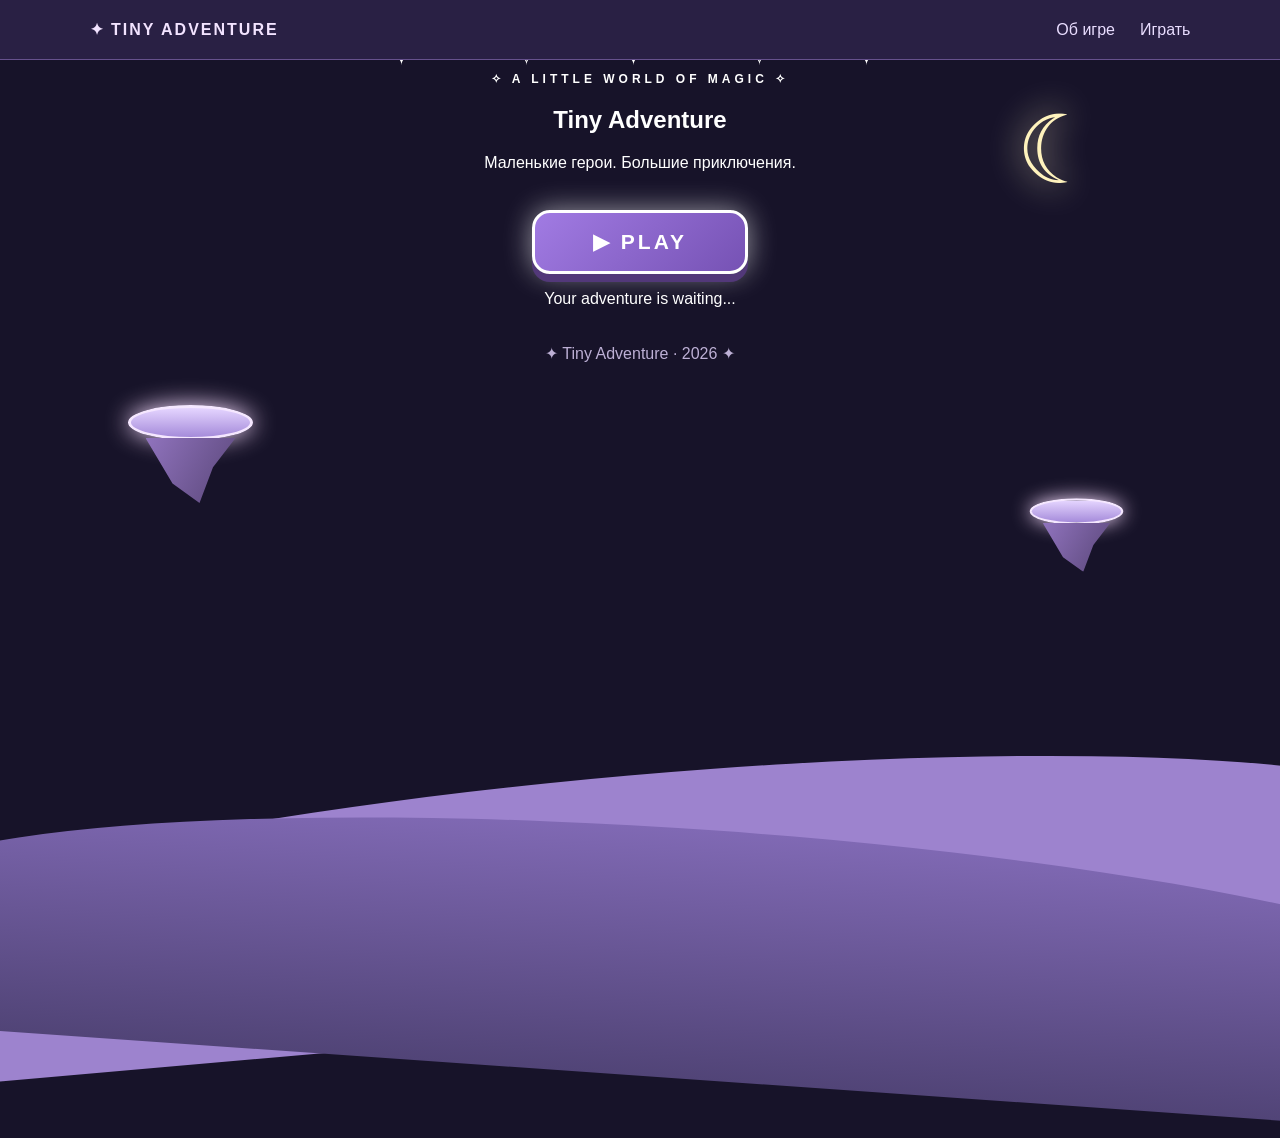
==== index.html @ 57df9a45 "Add files via upload" ====
<!DOCTYPE html>
<html lang="ru">
<head>
    <meta charset="UTF-8">
    <meta name="viewport" content="width=device-width, initial-scale=1.0">
    <title>Tiny Adventure</title>
    <link rel="stylesheet" href="style.css">
</head>
<body class="home-page">

    <header class="header">
        <a class="logo" href="index.html">✦ TINY ADVENTURE</a>
        <nav>
            <a href="#about">Об игре</a>
            <a href="game.html">Играть</a>
        </nav>
    </header>

    <main>
        <section class="fantasy-boy">
            <div class="stars">✦　·　✧　　✦　·　✧　　✦</div>

            <div class="floating-island island-one">
                <div class="island-top"></div>
                <div class="island-rock"></div>
            </div>

            <div class="floating-island island-two">
                <div class="island-top"></div>
                <div class="island-rock"></div>
            </div>

            <div class="moon">☾</div>

            <div class="boy-content">
                <p class="subtitle">✧ A LITTLE WORLD OF MAGIC ✧</p>
                <h1>Tiny <span>Adventure</span></h1>
                <p class="boy-description">
                    Маленькие герои. Большие приключения.
                </p>
                <a class="playButton" href="game.html">▶ PLAY</a>
                <p class="hint">Your adventure is waiting...</p>
            </div>

            <div class="hill hill-back"></div>
            <div class="hill hill-front"></div>
        </section>

    <footer>✦ Tiny Adventure · 2026 ✦</footer>

</body>
</html>
---- style.css ----
/* ===== ОБЩИЕ СТИЛИ ===== */

* {
    box-sizing: border-box;
}

html {
    scroll-behavior: smooth;
}

body {
    margin: 0;
    font-family: Arial, sans-serif;
    background: #171329;
    color: white;
    text-align: center;
}

.header {
    position: relative;
    z-index: 10;
    display: flex;
    justify-content: space-between;
    align-items: center;
    padding: 20px 7%;
    background: #292044;
    border-bottom: 1px solid #66518d;
}

.logo {
    color: #f2e3ff;
    font-weight: bold;
    letter-spacing: 2px;
    text-decoration: none;
}

nav {
    display: flex;
    gap: 25px;
}

nav a {
    color: #e9ddff;
    text-decoration: none;
}

nav a:hover {
    color: #ffc9f0;
}

/* ===== ГЛАВНАЯ СТРАНИЦА ===== */

.fantasy-hero {
    position: relative;
    isolation: isolate;
    min-height: 650px;
    overflow: hidden;
    color: #382954;
    background:
        radial-gradient(ellipse at 50% 45%, #e8c9fa, transparent 35%),
        linear-gradient(180deg, #777fce, #b8a9ed 45%, #f5c9e7);
}

.hero-content {
    position: relative;
    z-index: 5;
    padding: 95px 20px 180px;
}

.subtitle {
    font-size: 12px;
    font-weight: bold;
    letter-spacing: 4px;
}

.hero-content h1 {
    margin: 22px 0;
    font-size: clamp(46px, 8vw, 88px);
    line-height: 1.05;
    text-shadow: 0 4px 0 #ffffff80;
}

.hero-content h1 span {
    display: block;
    color: #7652b4;
}

.hero-description {
    font-size: 18px;
}

.stars {
    position: absolute;
    top: 40px;
    left: 0;
    width: 100%;
    color: white;
    font-size: 25px;
    letter-spacing: 12px;
    animation: twinkle 3s infinite alternate;
}

.moon {
    position: absolute;
    top: 95px;
    right: 14%;
    color: #fff3bd;
    font-size: 95px;
    text-shadow: 0 0 35px #fff4c9;
}

.playButton {
    display: inline-block;
    margin-top: 22px;
    padding: 17px 58px;
    border: 3px solid white;
    border-radius: 18px;
    background: linear-gradient(135deg, #a17be3, #7652b4);
    box-shadow: 0 8px 0 #523879, 0 0 28px #ffffff90;
    color: white;
    font-size: 21px;
    font-weight: bold;
    letter-spacing: 3px;
    text-decoration: none;
    transition: 0.2s;
}

.playButton:hover {
    transform: translateY(-5px) scale(1.04);
}

.floating-island {
    position: absolute;
    z-index: 2;
    animation: float 4s ease-in-out infinite;
}

.island-one {
    left: 10%;
    top: 45%;
}

.island-two {
    right: 11%;
    top: 54%;
    transform: scale(.75);
    animation-delay: -2s;
}

.island-top {
    width: 125px;
    height: 35px;
    border: 3px solid #f5e7ff;
    border-radius: 50%;
    background: linear-gradient(#e5d5ff, #a58bda);
    box-shadow: 0 0 25px #f8ddff;
}

.island-rock {
    width: 90px;
    height: 65px;
    margin: -2px auto 0;
    background: linear-gradient(120deg, #9073bd, #594678);
    clip-path: polygon(0 0, 100% 0, 75% 45%, 60% 100%, 30% 70%);
}

.hill {
    position: absolute;
    z-index: 1;
    bottom: -100px;
    width: 130%;
    height: 250px;
    border-radius: 50% 50% 0 0;
}

.hill-back {
    left: -15%;
    bottom: -125px;
    background: #9d83ce;
    transform: rotate(-5deg);
}

.hill-front {
    left: -10%;
    bottom: -180px;
    background: linear-gradient(#8069b4, #514477);
    transform: rotate(4deg);
}

.about {
    padding: 75px 20px;
    background: linear-gradient(180deg, #514477, #292044);
}

.section-label {
    color: #e7c8ff;
    font-size: 12px;
    letter-spacing: 4px;
}

.about h2 {
    color: #f4e5ff;
    font-size: clamp(25px, 4vw, 36px);
}

.about p:not(.section-label) {
    max-width: 530px;
    margin: 20px auto;
    color: #e0d5f0;
    line-height: 1.8;
}

.about-link {
    display: inline-block;
    margin-top: 15px;
    color: #ffcfee;
    text-decoration: none;
}

footer {
    padding: 20px;
    background: #171329;
    color: #bdb0d5;
}

/* ===== ИГРОВАЯ СТРАНИЦА ===== */

#gamePage {
    max-width: 1100px;
    margin: 30px auto;
    padding: 15px;
}

#gamePage h1 {
    color: #e6d3ff;
}

.controls {
    color: #d4c9e8;
}

#gameArea {
    position: relative;
    isolation: isolate;
    width: 100%;
    height: 450px;
    margin: 20px auto;
    overflow: hidden;
    border: 3px solid #e8d5ff;
    border-radius: 16px;
    background: linear-gradient(
        180deg,
        #7dbaff 0%,
        #b8d7ff 48%,
        #f4d5f5 100%
    );
    box-shadow: 0 0 25px #bda0ff66;
}

/* Задний фон: остается позади уровня */

.game-sky {
    position: absolute;
    z-index: 0;
    inset: 0;
    overflow: hidden;
    pointer-events: none;
}

.sun {
    position: absolute;
    top: 35px;
    right: 90px;
    width: 65px;
    height: 65px;
    border-radius: 50%;
    background: #fff3b0;
    box-shadow: 0 0 35px 12px #fff0b866;
}

.cloud {
    position: absolute;
    width: 100px;
    height: 30px;
    border-radius: 50px;
    background: #ffffffd9;
    box-shadow:
        15px -15px 0 #ffffffd9,
        40px -7px 0 #ffffffd9,
        55px 3px 0 -3px #ffffffd9;
    animation: cloudMove 18s ease-in-out infinite alternate;
}

.cloud-one {
    top: 80px;
    left: 8%;
}

.cloud-two {
    top: 155px;
    right: 12%;
    transform: scale(.75);
    animation-delay: -6s;
}

.cloud-three {
    top: 45px;
    left: 48%;
    transform: scale(.55);
    animation-delay: -10s;
}

.mountain {
    position: absolute;
    bottom: 40px;
    width: 280px;
    height: 180px;
    background: #a8a1e4;
    clip-path: polygon(0 100%, 30% 25%, 45% 48%, 65% 0, 100% 100%);
}

.mountain-one {
    left: -40px;
}

.mountain-two {
    right: -70px;
    height: 230px;
    background: #c2afea;
}

.sky-island {
    position: absolute;
    width: 100px;
    height: 55px;
    opacity: .5;
    filter: blur(1px);
    background: #a99bd8;
    clip-path: polygon(0 0, 100% 0, 80% 45%, 55% 100%, 30% 65%);
    animation: islandFloat 6s ease-in-out infinite;
}

.island-left {
    top: 30%;
    left: 12%;
    transform: scale(.7);
}

.island-right {
    top: 45%;
    right: 10%;
    transform: scale(.5);
    animation-delay: -3s;
}

.sky-grass {
    height: 12px;
    border-radius: 50%;
    background: #b8efa6;
}

.sparkle {
    position: absolute;
    color: #fff8c9;
    font-size: 25px;
    text-shadow: 0 0 12px white;
    animation: sparkleGlow 2s ease-in-out infinite alternate;
}

.sparkle-one {
    top: 30%;
    left: 35%;
}

.sparkle-two {
    top: 18%;
    right: 32%;
    animation-delay: .5s;
}

.sparkle-three {
    top: 60%;
    left: 55%;
    animation-delay: 1s;
}

/* Игровой мир шире видимой области */

#world {
    position: absolute;
    z-index: 1;
    top: 0;
    left: 0;
    width: 2400px;
    height: 100%;
    transform: translateX(0);
}

/* Персонаж */

#player {
    position: absolute;
    z-index: 10;
    left: 50px;
    bottom: 40px;
    width: 65px;
    height: 75px;
}

#player img {
    display: block;
    width: 100%;
    height: 100%;
    object-fit: contain;
}

/* Платформы */

.platform {
    position: absolute;
    z-index: 2;
    height: 18px;
    border: 3px solid #efffd9;
    border-radius: 10px;
    background: linear-gradient(#c6f5ad, #83c98f);
    box-shadow: 0 5px 0 #659b78;
}

.platform-one {
    left: 25%;
    bottom: 115px;
    width: 120px;
}

.platform-two {
    left: 60%;
    bottom: 190px;
    width: 130px;
}

.platform-three {
    left: 85%;
    bottom: 125px;
    width: 140px;
}

.platform-four {
    left: 110%;
    bottom: 175px;
    width: 150px;
}

/* Земля */

#ground {
    position: absolute;
    z-index: 3;
    bottom: 0;
    left: 0;
    width: 100%;
    height: 40px;
    border-top: 5px solid #d8ffc5;
    background: linear-gradient(#9cdb9b, #659b78);
}

/* Кнопка перезапуска */

#restartButton {
    position: relative;
    margin: 5px 0 20px;
    padding: 12px 24px;
    border: 2px solid #e8d5ff;
    border-radius: 12px;
    background: linear-gradient(135deg, #a17be3, #7652b4);
    color: white;
    font-size: 15px;
    cursor: pointer;
}

#restartButton:hover {
    filter: brightness(1.12);
}

/* ===== АНИМАЦИИ ===== */

@keyframes twinkle {
    from { opacity: .55; }
    to { opacity: 1; }
}

@keyframes float {
    0%, 100% { translate: 0 0; }
    50% { translate: 0 -16px; }
}

@keyframes cloudMove {
    from { translate: -8px 0; }
    to { translate: 18px 0; }
}

@keyframes islandFloat {
    0%, 100% { translate: 0 0; }
    50% { translate: 0 -10px; }
}

@keyframes sparkleGlow {
    from { opacity: .4; }
    to { opacity: 1; }
}

/* ===== МОБИЛЬНЫЙ ЭКРАН ===== */

@media (max-width: 600px) {
    .header {
        flex-direction: column;
        gap: 18px;
    }

    nav {
        gap: 20px;
    }

    .hero-content {
        padding-top: 100px;
    }

    .island-one {
        left: -35px;
    }

    .island-two {
        right: -45px;
    }

    .moon {
        right: 7%;
        font-size: 65px;
    }

    #gameArea {
        height: 400px;
    }
}

/* Длинный фон игрового уровня */
#gameArea {
    position: relative;
    overflow: hidden;
}

.game-sky {
    position: absolute;
    top: 0;
    left: 0;
    width: 2400px;
    height: 100%;
    overflow: hidden;
    background: linear-gradient(
        to bottom,
        #a9d9ff 0%,
        #d9eaff 65%,
        #f8dfff 100%
    );
    transition: none;
}

/* Игровой мир шире экрана */
#world {
    position: absolute;
    top: 0;
    left: 0;
    width: 2400px;
    height: 100%;
    transition: none;
}

/* Персонаж всегда поверх платформ */
#player {
    position: absolute;
    z-index: 10;
}

/* Платформы и земля */
.platform,
#ground {
    position: absolute;
}

.cloud,
.sky-island,
.mountain,
.sun,
.sparkle {
    pointer-events: none;
}
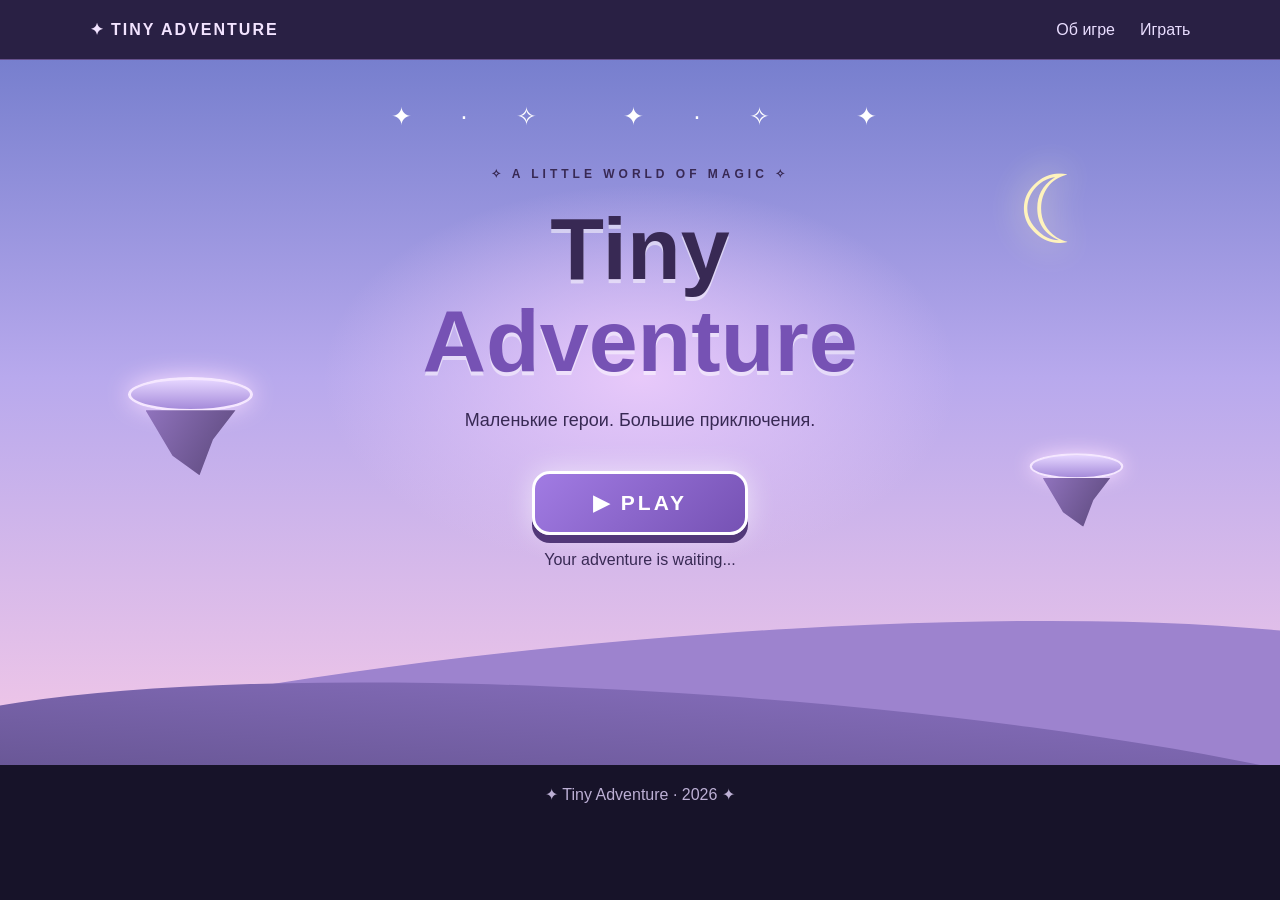
==== commit afa07f46: "upd" ====
--- a/index.html
+++ b/index.html
@@ -1,53 +1,55 @@
-
-<!DOCTYPE html>
-<html lang="ru">
-<head>
-    <meta charset="UTF-8">
-    <meta name="viewport" content="width=device-width, initial-scale=1.0">
-    <title>Tiny Adventure</title>
-    <link rel="stylesheet" href="style.css">
-</head>
-<body class="home-page">
-
-    <header class="header">
-        <a class="logo" href="index.html">✦ TINY ADVENTURE</a>
-        <nav>
-            <a href="#about">Об игре</a>
-            <a href="game.html">Играть</a>
-        </nav>
-    </header>
-
-    <main>
-        <section class="fantasy-boy">
-            <div class="stars">✦　·　✧　　✦　·　✧　　✦</div>
-
-            <div class="floating-island island-one">
-                <div class="island-top"></div>
-                <div class="island-rock"></div>
-            </div>
-
-            <div class="floating-island island-two">
-                <div class="island-top"></div>
-                <div class="island-rock"></div>
-            </div>
-
-            <div class="moon">☾</div>
-
-            <div class="boy-content">
-                <p class="subtitle">✧ A LITTLE WORLD OF MAGIC ✧</p>
-                <h1>Tiny <span>Adventure</span></h1>
-                <p class="boy-description">
-                    Маленькие герои. Большие приключения.
-                </p>
-                <a class="playButton" href="game.html">▶ PLAY</a>
-                <p class="hint">Your adventure is waiting...</p>
-            </div>
-
-            <div class="hill hill-back"></div>
-            <div class="hill hill-front"></div>
-        </section>
-
-    <footer>✦ Tiny Adventure · 2026 ✦</footer>
-
-</body>
-</html>+
+<!DOCTYPE html>
+<html lang="ru">
+<head>
+    <meta charset="UTF-8">
+    <meta name="viewport" content="width=device-width, initial-scale=1.0">
+    <title>Tiny Adventure</title>
+    <link rel="stylesheet" href="style.css">
+</head>
+<body class="home-page">
+
+    <header class="header">
+        <a class="logo" href="index.html">✦ TINY ADVENTURE</a>
+        <nav>
+            <a href="about.html">Об игре</a>
+            <a href="game.html">Играть</a>
+        </nav>
+    </header>
+
+    <main>
+        <section class="fantasy-boy">
+            <div class="stars">✦　·　✧　　✦　·　✧　　✦</div>
+
+            <div class="floating-island island-one">
+                <div class="island-top"></div>
+                <div class="island-rock"></div>
+            </div>
+
+            <div class="floating-island island-two">
+                <div class="island-top"></div>
+                <div class="island-rock"></div>
+            </div>
+
+            <div class="moon">☾</div>
+
+            <div class="boy-content">
+                <p class="subtitle">✧ A LITTLE WORLD OF MAGIC ✧</p>
+                <h1>Tiny <span>Adventure</span></h1>
+                <p class="boy-description">
+                    Маленькие герои. Большие приключения.
+                </p>
+                <a class="playButton" href="game.html">▶ PLAY</a>
+                <p class="hint">Your adventure is waiting...</p>
+            </div>
+
+            <div class="hill hill-back"></div>
+            <div class="hill hill-front"></div>
+        </section>
+
+    </main>
+
+    <footer>✦ Tiny Adventure · 2026 ✦</footer>
+
+</body>
+</html>
--- a/style.css
+++ b/style.css
@@ -1,596 +1,675 @@
-
-/* ===== ОБЩИЕ СТИЛИ ===== */
-
-* {
-    box-sizing: border-box;
-}
-
-html {
-    scroll-behavior: smooth;
-}
-
-body {
-    margin: 0;
-    font-family: Arial, sans-serif;
-    background: #171329;
-    color: white;
-    text-align: center;
-}
-
-.header {
-    position: relative;
-    z-index: 10;
-    display: flex;
-    justify-content: space-between;
-    align-items: center;
-    padding: 20px 7%;
-    background: #292044;
-    border-bottom: 1px solid #66518d;
-}
-
-.logo {
-    color: #f2e3ff;
-    font-weight: bold;
-    letter-spacing: 2px;
-    text-decoration: none;
-}
-
-nav {
-    display: flex;
-    gap: 25px;
-}
-
-nav a {
-    color: #e9ddff;
-    text-decoration: none;
-}
-
-nav a:hover {
-    color: #ffc9f0;
-}
-
-/* ===== ГЛАВНАЯ СТРАНИЦА ===== */
-
-.fantasy-hero {
-    position: relative;
-    isolation: isolate;
-    min-height: 650px;
-    overflow: hidden;
-    color: #382954;
-    background:
-        radial-gradient(ellipse at 50% 45%, #e8c9fa, transparent 35%),
-        linear-gradient(180deg, #777fce, #b8a9ed 45%, #f5c9e7);
-}
-
-.hero-content {
-    position: relative;
-    z-index: 5;
-    padding: 95px 20px 180px;
-}
-
-.subtitle {
-    font-size: 12px;
-    font-weight: bold;
-    letter-spacing: 4px;
-}
-
-.hero-content h1 {
-    margin: 22px 0;
-    font-size: clamp(46px, 8vw, 88px);
-    line-height: 1.05;
-    text-shadow: 0 4px 0 #ffffff80;
-}
-
-.hero-content h1 span {
-    display: block;
-    color: #7652b4;
-}
-
-.hero-description {
-    font-size: 18px;
-}
-
-.stars {
-    position: absolute;
-    top: 40px;
-    left: 0;
-    width: 100%;
-    color: white;
-    font-size: 25px;
-    letter-spacing: 12px;
-    animation: twinkle 3s infinite alternate;
-}
-
-.moon {
-    position: absolute;
-    top: 95px;
-    right: 14%;
-    color: #fff3bd;
-    font-size: 95px;
-    text-shadow: 0 0 35px #fff4c9;
-}
-
-.playButton {
-    display: inline-block;
-    margin-top: 22px;
-    padding: 17px 58px;
-    border: 3px solid white;
-    border-radius: 18px;
-    background: linear-gradient(135deg, #a17be3, #7652b4);
-    box-shadow: 0 8px 0 #523879, 0 0 28px #ffffff90;
-    color: white;
-    font-size: 21px;
-    font-weight: bold;
-    letter-spacing: 3px;
-    text-decoration: none;
-    transition: 0.2s;
-}
-
-.playButton:hover {
-    transform: translateY(-5px) scale(1.04);
-}
-
-.floating-island {
-    position: absolute;
-    z-index: 2;
-    animation: float 4s ease-in-out infinite;
-}
-
-.island-one {
-    left: 10%;
-    top: 45%;
-}
-
-.island-two {
-    right: 11%;
-    top: 54%;
-    transform: scale(.75);
-    animation-delay: -2s;
-}
-
-.island-top {
-    width: 125px;
-    height: 35px;
-    border: 3px solid #f5e7ff;
-    border-radius: 50%;
-    background: linear-gradient(#e5d5ff, #a58bda);
-    box-shadow: 0 0 25px #f8ddff;
-}
-
-.island-rock {
-    width: 90px;
-    height: 65px;
-    margin: -2px auto 0;
-    background: linear-gradient(120deg, #9073bd, #594678);
-    clip-path: polygon(0 0, 100% 0, 75% 45%, 60% 100%, 30% 70%);
-}
-
-.hill {
-    position: absolute;
-    z-index: 1;
-    bottom: -100px;
-    width: 130%;
-    height: 250px;
-    border-radius: 50% 50% 0 0;
-}
-
-.hill-back {
-    left: -15%;
-    bottom: -125px;
-    background: #9d83ce;
-    transform: rotate(-5deg);
-}
-
-.hill-front {
-    left: -10%;
-    bottom: -180px;
-    background: linear-gradient(#8069b4, #514477);
-    transform: rotate(4deg);
-}
-
-.about {
-    padding: 75px 20px;
-    background: linear-gradient(180deg, #514477, #292044);
-}
-
-.section-label {
-    color: #e7c8ff;
-    font-size: 12px;
-    letter-spacing: 4px;
-}
-
-.about h2 {
-    color: #f4e5ff;
-    font-size: clamp(25px, 4vw, 36px);
-}
-
-.about p:not(.section-label) {
-    max-width: 530px;
-    margin: 20px auto;
-    color: #e0d5f0;
-    line-height: 1.8;
-}
-
-.about-link {
-    display: inline-block;
-    margin-top: 15px;
-    color: #ffcfee;
-    text-decoration: none;
-}
-
-footer {
-    padding: 20px;
-    background: #171329;
-    color: #bdb0d5;
-}
-
-/* ===== ИГРОВАЯ СТРАНИЦА ===== */
-
-#gamePage {
-    max-width: 1100px;
-    margin: 30px auto;
-    padding: 15px;
-}
-
-#gamePage h1 {
-    color: #e6d3ff;
-}
-
-.controls {
-    color: #d4c9e8;
-}
-
-#gameArea {
-    position: relative;
-    isolation: isolate;
-    width: 100%;
-    height: 450px;
-    margin: 20px auto;
-    overflow: hidden;
-    border: 3px solid #e8d5ff;
-    border-radius: 16px;
-    background: linear-gradient(
-        180deg,
-        #7dbaff 0%,
-        #b8d7ff 48%,
-        #f4d5f5 100%
-    );
-    box-shadow: 0 0 25px #bda0ff66;
-}
-
-/* Задний фон: остается позади уровня */
-
-.game-sky {
-    position: absolute;
-    z-index: 0;
-    inset: 0;
-    overflow: hidden;
-    pointer-events: none;
-}
-
-.sun {
-    position: absolute;
-    top: 35px;
-    right: 90px;
-    width: 65px;
-    height: 65px;
-    border-radius: 50%;
-    background: #fff3b0;
-    box-shadow: 0 0 35px 12px #fff0b866;
-}
-
-.cloud {
-    position: absolute;
-    width: 100px;
-    height: 30px;
-    border-radius: 50px;
-    background: #ffffffd9;
-    box-shadow:
-        15px -15px 0 #ffffffd9,
-        40px -7px 0 #ffffffd9,
-        55px 3px 0 -3px #ffffffd9;
-    animation: cloudMove 18s ease-in-out infinite alternate;
-}
-
-.cloud-one {
-    top: 80px;
-    left: 8%;
-}
-
-.cloud-two {
-    top: 155px;
-    right: 12%;
-    transform: scale(.75);
-    animation-delay: -6s;
-}
-
-.cloud-three {
-    top: 45px;
-    left: 48%;
-    transform: scale(.55);
-    animation-delay: -10s;
-}
-
-.mountain {
-    position: absolute;
-    bottom: 40px;
-    width: 280px;
-    height: 180px;
-    background: #a8a1e4;
-    clip-path: polygon(0 100%, 30% 25%, 45% 48%, 65% 0, 100% 100%);
-}
-
-.mountain-one {
-    left: -40px;
-}
-
-.mountain-two {
-    right: -70px;
-    height: 230px;
-    background: #c2afea;
-}
-
-.sky-island {
-    position: absolute;
-    width: 100px;
-    height: 55px;
-    opacity: .5;
-    filter: blur(1px);
-    background: #a99bd8;
-    clip-path: polygon(0 0, 100% 0, 80% 45%, 55% 100%, 30% 65%);
-    animation: islandFloat 6s ease-in-out infinite;
-}
-
-.island-left {
-    top: 30%;
-    left: 12%;
-    transform: scale(.7);
-}
-
-.island-right {
-    top: 45%;
-    right: 10%;
-    transform: scale(.5);
-    animation-delay: -3s;
-}
-
-.sky-grass {
-    height: 12px;
-    border-radius: 50%;
-    background: #b8efa6;
-}
-
-.sparkle {
-    position: absolute;
-    color: #fff8c9;
-    font-size: 25px;
-    text-shadow: 0 0 12px white;
-    animation: sparkleGlow 2s ease-in-out infinite alternate;
-}
-
-.sparkle-one {
-    top: 30%;
-    left: 35%;
-}
-
-.sparkle-two {
-    top: 18%;
-    right: 32%;
-    animation-delay: .5s;
-}
-
-.sparkle-three {
-    top: 60%;
-    left: 55%;
-    animation-delay: 1s;
-}
-
-/* Игровой мир шире видимой области */
-
-#world {
-    position: absolute;
-    z-index: 1;
-    top: 0;
-    left: 0;
-    width: 2400px;
-    height: 100%;
-    transform: translateX(0);
-}
-
-/* Персонаж */
-
-#player {
-    position: absolute;
-    z-index: 10;
-    left: 50px;
-    bottom: 40px;
-    width: 65px;
-    height: 75px;
-}
-
-#player img {
-    display: block;
-    width: 100%;
-    height: 100%;
-    object-fit: contain;
-}
-
-/* Платформы */
-
-.platform {
-    position: absolute;
-    z-index: 2;
-    height: 18px;
-    border: 3px solid #efffd9;
-    border-radius: 10px;
-    background: linear-gradient(#c6f5ad, #83c98f);
-    box-shadow: 0 5px 0 #659b78;
-}
-
-.platform-one {
-    left: 25%;
-    bottom: 115px;
-    width: 120px;
-}
-
-.platform-two {
-    left: 60%;
-    bottom: 190px;
-    width: 130px;
-}
-
-.platform-three {
-    left: 85%;
-    bottom: 125px;
-    width: 140px;
-}
-
-.platform-four {
-    left: 110%;
-    bottom: 175px;
-    width: 150px;
-}
-
-/* Земля */
-
-#ground {
-    position: absolute;
-    z-index: 3;
-    bottom: 0;
-    left: 0;
-    width: 100%;
-    height: 40px;
-    border-top: 5px solid #d8ffc5;
-    background: linear-gradient(#9cdb9b, #659b78);
-}
-
-/* Кнопка перезапуска */
-
-#restartButton {
-    position: relative;
-    margin: 5px 0 20px;
-    padding: 12px 24px;
-    border: 2px solid #e8d5ff;
-    border-radius: 12px;
-    background: linear-gradient(135deg, #a17be3, #7652b4);
-    color: white;
-    font-size: 15px;
-    cursor: pointer;
-}
-
-#restartButton:hover {
-    filter: brightness(1.12);
-}
-
-/* ===== АНИМАЦИИ ===== */
-
-@keyframes twinkle {
-    from { opacity: .55; }
-    to { opacity: 1; }
-}
-
-@keyframes float {
-    0%, 100% { translate: 0 0; }
-    50% { translate: 0 -16px; }
-}
-
-@keyframes cloudMove {
-    from { translate: -8px 0; }
-    to { translate: 18px 0; }
-}
-
-@keyframes islandFloat {
-    0%, 100% { translate: 0 0; }
-    50% { translate: 0 -10px; }
-}
-
-@keyframes sparkleGlow {
-    from { opacity: .4; }
-    to { opacity: 1; }
-}
-
-/* ===== МОБИЛЬНЫЙ ЭКРАН ===== */
-
-@media (max-width: 600px) {
-    .header {
-        flex-direction: column;
-        gap: 18px;
-    }
-
-    nav {
-        gap: 20px;
-    }
-
-    .hero-content {
-        padding-top: 100px;
-    }
-
-    .island-one {
-        left: -35px;
-    }
-
-    .island-two {
-        right: -45px;
-    }
-
-    .moon {
-        right: 7%;
-        font-size: 65px;
-    }
-
-    #gameArea {
-        height: 400px;
-    }
-}
-
-/* Длинный фон игрового уровня */
-#gameArea {
-    position: relative;
-    overflow: hidden;
-}
-
-.game-sky {
-    position: absolute;
-    top: 0;
-    left: 0;
-    width: 2400px;
-    height: 100%;
-    overflow: hidden;
-    background: linear-gradient(
-        to bottom,
-        #a9d9ff 0%,
-        #d9eaff 65%,
-        #f8dfff 100%
-    );
-    transition: none;
-}
-
-/* Игровой мир шире экрана */
-#world {
-    position: absolute;
-    top: 0;
-    left: 0;
-    width: 2400px;
-    height: 100%;
-    transition: none;
-}
-
-/* Персонаж всегда поверх платформ */
-#player {
-    position: absolute;
-    z-index: 10;
-}
-
-/* Платформы и земля */
-.platform,
-#ground {
-    position: absolute;
-}
-
-.cloud,
-.sky-island,
-.mountain,
-.sun,
-.sparkle {
-    pointer-events: none;
-}
+
+/* =================================
+   ОБЩИЕ СТИЛИ
+================================= */
+
+* {
+    box-sizing: border-box;
+}
+
+html {
+    scroll-behavior: smooth;
+}
+
+body {
+    margin: 0;
+    font-family: Arial, sans-serif;
+    background: #171329;
+    color: white;
+    text-align: center;
+    overflow-x: hidden;
+}
+
+.header {
+    position: relative;
+    z-index: 10;
+    display: flex;
+    justify-content: space-between;
+    align-items: center;
+    padding: 20px 7%;
+    background: #292044;
+    border-bottom: 1px solid #66518d;
+}
+
+.logo {
+    color: #f2e3ff;
+    font-weight: bold;
+    letter-spacing: 2px;
+    text-decoration: none;
+}
+
+nav {
+    display: flex;
+    gap: 25px;
+}
+
+nav a {
+    color: #e9ddff;
+    text-decoration: none;
+    transition: color 0.3s;
+}
+
+nav a:hover {
+    color: #ffc9f0;
+}
+
+/* =================================
+   ГЛАВНАЯ СТРАНИЦА
+================================= */
+
+.fantasy-boy {
+    position: relative;
+    isolation: isolate;
+    min-height: 650px;
+    overflow: hidden;
+    color: #382954;
+    background:
+        radial-gradient(ellipse at 50% 45%, #e8c9fa, transparent 35%),
+        linear-gradient(180deg, #777fce, #b8a9ed 45%, #f5c9e7);
+}
+
+.boy-content {
+    position: relative;
+    z-index: 5;
+    padding: 95px 20px 180px;
+}
+
+.subtitle {
+    font-size: 12px;
+    font-weight: bold;
+    letter-spacing: 4px;
+}
+
+.boy-content h1 {
+    margin: 22px 0;
+    font-size: clamp(46px, 8vw, 88px);
+    line-height: 1.05;
+    text-shadow: 0 4px 0 #ffffff80;
+}
+
+.boy-content h1 span {
+    display: block;
+    color: #7652b4;
+}
+
+.boy-description {
+    font-size: 18px;
+}
+
+.stars {
+    position: absolute;
+    top: 40px;
+    left: 0;
+    width: 100%;
+    color: white;
+    font-size: 25px;
+    letter-spacing: 12px;
+    animation: twinkle 3s infinite alternate;
+}
+
+.moon {
+    position: absolute;
+    top: 95px;
+    right: 14%;
+    color: #fff3bd;
+    font-size: 95px;
+    text-shadow: 0 0 35px #fff4c9;
+}
+
+.playButton {
+    display: inline-block;
+    margin-top: 22px;
+    padding: 17px 58px;
+    border: 3px solid white;
+    border-radius: 18px;
+    background: linear-gradient(135deg, #a17be3, #7652b4);
+    box-shadow: 0 8px 0 #523879, 0 0 28px #ffffff90;
+    color: white;
+    font-size: 21px;
+    font-weight: bold;
+    letter-spacing: 3px;
+    text-decoration: none;
+    transition: 0.2s;
+}
+
+.playButton:hover {
+    transform: translateY(-5px) scale(1.04);
+}
+
+.floating-island {
+    position: absolute;
+    z-index: 2;
+    animation: float 4s ease-in-out infinite;
+}
+
+.island-one {
+    left: 10%;
+    top: 45%;
+}
+
+.island-two {
+    right: 11%;
+    top: 54%;
+    transform: scale(.75);
+    animation-delay: -2s;
+}
+
+.island-top {
+    width: 125px;
+    height: 35px;
+    border: 3px solid #f5e7ff;
+    border-radius: 50%;
+    background: linear-gradient(#e5d5ff, #a58bda);
+    box-shadow: 0 0 25px #f8ddff;
+}
+
+.island-rock {
+    width: 90px;
+    height: 65px;
+    margin: -2px auto 0;
+    background: linear-gradient(120deg, #9073bd, #594678);
+    clip-path: polygon(0 0, 100% 0, 75% 45%, 60% 100%, 30% 70%);
+}
+
+.hill {
+    position: absolute;
+    z-index: 1;
+    bottom: -100px;
+    width: 130%;
+    height: 250px;
+    border-radius: 50% 50% 0 0;
+}
+
+.hill-back {
+    left: -15%;
+    bottom: -125px;
+    background: #9d83ce;
+    transform: rotate(-5deg);
+}
+
+.hill-front {
+    left: -10%;
+    bottom: -180px;
+    background: linear-gradient(#8069b4, #514477);
+    transform: rotate(4deg);
+}
+
+.about {
+    padding: 75px 20px;
+    background: linear-gradient(180deg, #514477, #292044);
+}
+
+.section-label {
+    color: #e7c8ff;
+    font-size: 12px;
+    letter-spacing: 4px;
+}
+
+.about h2 {
+    color: #f4e5ff;
+    font-size: clamp(25px, 4vw, 36px);
+}
+
+.about p:not(.section-label) {
+    max-width: 530px;
+    margin: 20px auto;
+    color: #e0d5f0;
+    line-height: 1.8;
+}
+
+.about-link {
+    display: inline-block;
+    margin-top: 15px;
+    color: #ffcfee;
+    text-decoration: none;
+}
+
+footer {
+    padding: 20px;
+    background: #171329;
+    color: #bdb0d5;
+}
+
+/* =================================
+   ИГРОВАЯ СТРАНИЦА
+================================= */
+
+#gamePage {
+    max-width: 1100px;
+    margin: 30px auto;
+    padding: 15px;
+}
+
+#gamePage h1 {
+    color: #e6d3ff;
+    font-size: 32px;
+}
+
+.controls {
+    color: #d4c9e8;
+    line-height: 1.6;
+}
+
+#gameArea {
+    position: relative;
+    isolation: isolate;
+    width: 100%;
+    height: 450px;
+    margin: 20px auto;
+    overflow: hidden;
+    border: 3px solid #e8d5ff;
+    border-radius: 16px;
+    background: linear-gradient(
+        180deg,
+        #7dbaff 0%,
+        #b8d7ff 48%,
+        #f4d5f5 100%
+    );
+    box-shadow: 0 0 25px #bda0ff66;
+}
+
+/* Небо */
+
+.game-sky {
+    position: absolute;
+    z-index: 0;
+    inset: 0;
+    width: 100%;
+    height: 100%;
+    overflow: hidden;
+    pointer-events: none;
+}
+
+.sun {
+    position: absolute;
+    top: 35px;
+    right: 90px;
+    width: 65px;
+    height: 65px;
+    border-radius: 50%;
+    background: #fff3b0;
+    box-shadow: 0 0 35px 12px #fff0b866;
+}
+
+/* Облака */
+
+.cloud {
+    position: absolute;
+    width: 100px;
+    height: 30px;
+    border-radius: 50px;
+    background: #ffffffd9;
+    box-shadow:
+        15px -15px 0 #ffffffd9,
+        40px -7px 0 #ffffffd9,
+        55px 3px 0 -3px #ffffffd9;
+    animation: cloudMove 18s ease-in-out infinite alternate;
+}
+
+.cloud-one {
+    top: 80px;
+    left: 8%;
+}
+
+.cloud-two {
+    top: 155px;
+    right: 12%;
+    transform: scale(.75);
+    animation-delay: -6s;
+}
+
+.cloud-three {
+    top: 45px;
+    left: 48%;
+    transform: scale(.55);
+    animation-delay: -10s;
+}
+
+/* Горы */
+
+.mountain {
+    position: absolute;
+    bottom: 40px;
+    width: 280px;
+    height: 180px;
+    background: #a8a1e4;
+    clip-path: polygon(
+        0 100%, 30% 25%, 45% 48%, 65% 0, 100% 100%
+    );
+}
+
+.mountain-one {
+    left: -40px;
+}
+
+.mountain-two {
+    right: -70px;
+    height: 230px;
+    background: #c2afea;
+}
+
+/* Парящие острова */
+
+.sky-island {
+    position: absolute;
+    width: 100px;
+    height: 55px;
+    opacity: .5;
+    filter: blur(1px);
+    background: #a99bd8;
+    clip-path: polygon(
+        0 0, 100% 0, 80% 45%, 55% 100%, 30% 65%
+    );
+    animation: islandFloat 6s ease-in-out infinite;
+}
+
+.island-left {
+    top: 30%;
+    left: 12%;
+}
+
+.island-right {
+    top: 45%;
+    right: 10%;
+    animation-delay: -3s;
+}
+
+.sky-grass {
+    height: 12px;
+    border-radius: 50%;
+    background: #b8efa6;
+}
+
+/* Сверкающие звёзды */
+
+.sparkle {
+    position: absolute;
+    color: #fff8c9;
+    font-size: 25px;
+    text-shadow: 0 0 12px white;
+    animation: sparkleGlow 2s ease-in-out infinite alternate;
+}
+
+.sparkle-one {
+    top: 30%;
+    left: 35%;
+}
+
+.sparkle-two {
+    top: 18%;
+    right: 32%;
+    animation-delay: .5s;
+}
+
+.sparkle-three {
+    top: 60%;
+    left: 55%;
+    animation-delay: 1s;
+}
+
+/* Игровая сцена */
+
+#world {
+    position: absolute;
+    z-index: 1;
+    inset: 0;
+    width: 100%;
+    height: 100%;
+}
+
+/* Персонаж */
+
+#player {
+    position: absolute;
+    z-index: 10;
+    left: 5%;
+    bottom: 40px;
+    width: 65px;
+    height: 75px;
+    animation: characterFloat 2s ease-in-out infinite;
+}
+
+#player img {
+    display: block;
+    width: 100%;
+    height: 100%;
+    object-fit: contain;
+    background: transparent;
+}
+
+/* Платформы */
+
+.platform {
+    position: absolute;
+    z-index: 2;
+    height: 17px;
+    border: 3px solid #efffd9;
+    border-radius: 10px;
+    background: linear-gradient(#c6f5ad, #83c98f);
+    box-shadow: 0 5px 0 #659b78;
+}
+
+.platform-one {
+    left: 25%;
+    bottom: 115px;
+    width: 120px;
+    animation: platformFloat 3s ease-in-out infinite alternate;
+}
+
+.platform-two {
+    left: 48%;
+    bottom: 170px;
+    width: 130px;
+    animation: platformFloat 3s ease-in-out infinite alternate;
+    animation-delay: 1.5s;
+}
+
+.platform-three {
+    left: 70%;
+    bottom: 125px;
+    width: 140px;
+    animation: platformFloat 3s ease-in-out infinite alternate;
+}
+
+.platform-four {
+    left: 85%;
+    bottom: 175px;
+    width: 120px;
+    animation: platformFloat 3s ease-in-out infinite alternate;
+    animation-delay: 1.5s;
+}
+
+/* Земля */
+
+#ground {
+    position: absolute;
+    z-index: 3;
+    bottom: 0;
+    left: 0;
+    width: 100%;
+    height: 40px;
+    border-top: 5px solid #d8ffc5;
+    background: linear-gradient(#9cdb9b, #659b78);
+}
+
+/* Звёзды */
+
+.collectible-star {
+    position: absolute;
+    z-index: 5;
+    font-size: 30px;
+    animation: starFloat 1.5s ease-in-out infinite alternate;
+}
+
+/* Описание мира */
+
+.game-description {
+    max-width: 650px;
+    margin: 35px auto;
+    color: #e6d3ff;
+    text-align: center;
+}
+
+.game-description h2 {
+    margin-bottom: 12px;
+    font-size: 24px;
+}
+
+.game-description p {
+    color: #c9b9e8;
+    font-size: 16px;
+    line-height: 1.6;
+}
+
+/* =================================
+   АНИМАЦИИ
+================================= */
+
+@keyframes twinkle {
+    from { opacity: .55; }
+    to { opacity: 1; }
+}
+
+@keyframes float {
+    0%, 100% { transform: translateY(0); }
+    50% { transform: translateY(-16px); }
+}
+
+@keyframes cloudMove {
+    from { translate: -8px 0; }
+    to { translate: 18px 0; }
+}
+
+@keyframes islandFloat {
+    0%, 100% { translate: 0 0; }
+    50% { translate: 0 -10px; }
+}
+
+@keyframes sparkleGlow {
+    from { opacity: .4; }
+    to { opacity: 1; }
+}
+
+@keyframes characterFloat {
+    0%, 100% { transform: translateY(0); }
+    50% { transform: translateY(-10px); }
+}
+
+@keyframes platformFloat {
+    from { transform: translateY(0); }
+    to { transform: translateY(-7px); }
+}
+
+@keyframes starFloat {
+    from { transform: translateY(0) rotate(-10deg); }
+    to { transform: translateY(-12px) rotate(10deg); }
+}
+
+/* =================================
+   МОБИЛЬНАЯ ВЕРСИЯ
+================================= */
+
+@media (max-width: 600px) {
+    .header {
+        flex-direction: column;
+        gap: 18px;
+    }
+
+    nav {
+        gap: 20px;
+    }
+
+    .boy-content {
+        padding-top: 100px;
+    }
+
+    .island-one {
+        left: -35px;
+    }
+
+    .island-two {
+        right: -45px;
+    }
+
+    .moon {
+        right: 7%;
+        font-size: 65px;
+    }
+
+    #gamePage {
+        padding: 10px;
+    }
+
+    #gameArea {
+        height: 400px;
+    }
+
+    #player {
+        width: 55px;
+        height: 65px;
+    }
+
+    .platform {
+        transform: scale(.8);
+        transform-origin: bottom left;
+    }
+
+    .game-description {
+        padding: 0 15px;
+    }
+}
+
+
+.about-section {
+    padding: 80px 20px;
+    text-align: center;
+    background: #211a38;
+    color: #f4eaff;
+}
+
+.about-section h2 {
+    font-size: 38px;
+    margin: 15px 0 25px;
+    color: #d9c5ff;
+}
+
+.about-section p:not(.subtitle) {
+    max-width: 650px;
+    margin: 15px auto;
+    line-height: 1.8;
+    color: #d5c9e8;
+}
+
+.about-section .playButton {
+    display: inline-block;
+    margin-top: 25px;
+    text-decoration: none;
+}
+
+
+/* Страница «Об игре» */
+
+.about-section {
+    min-height: 75vh;
+    padding: 80px 20px;
+    text-align: center;
+    background: linear-gradient(180deg, #514477, #292044);
+    color: #f4eaff;
+}
+
+.about-section h2 {
+    margin: 20px 0 30px;
+    color: #e6d3ff;
+    font-size: 38px;
+}
+
+.about-section p:not(.subtitle) {
+    max-width: 650px;
+    margin: 20px auto;
+    color: #e0d5f0;
+    line-height: 1.8;
+}
+
+.about-section .playButton {
+    margin-top: 25px;
+}
